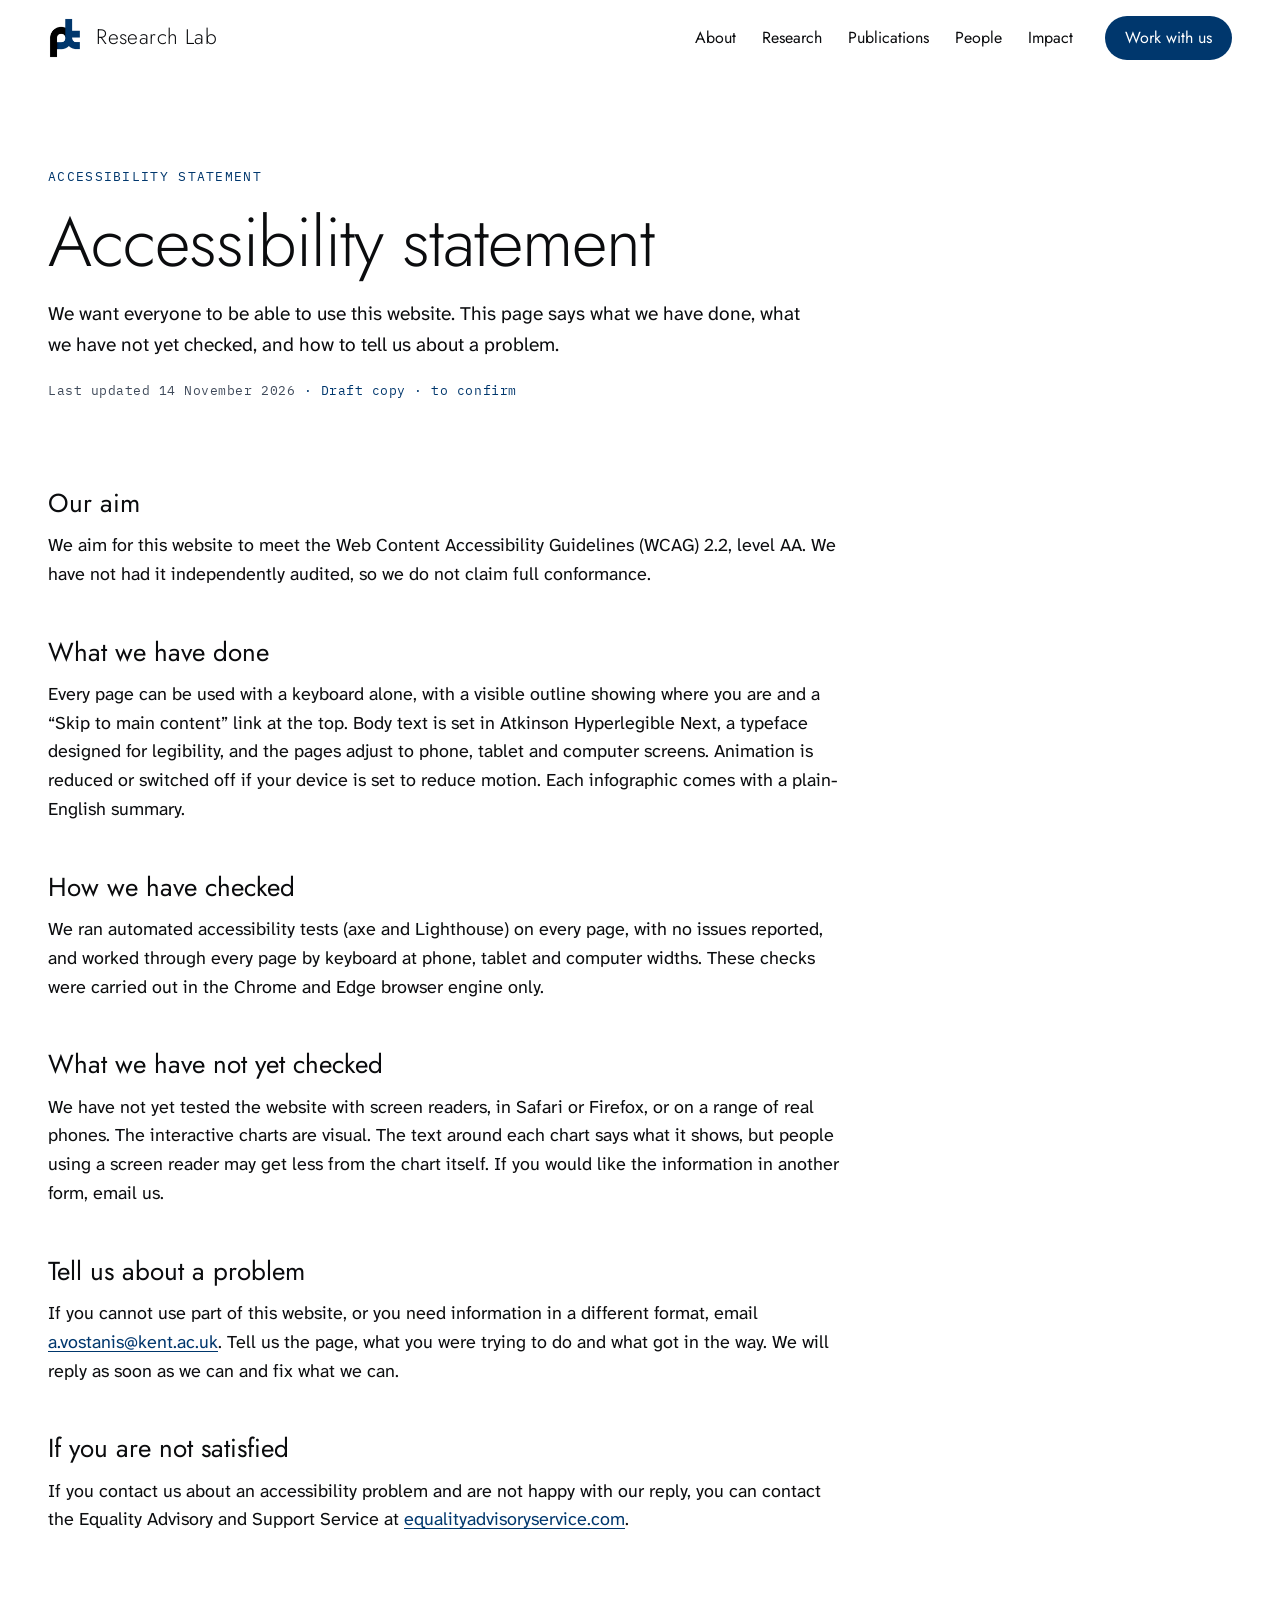
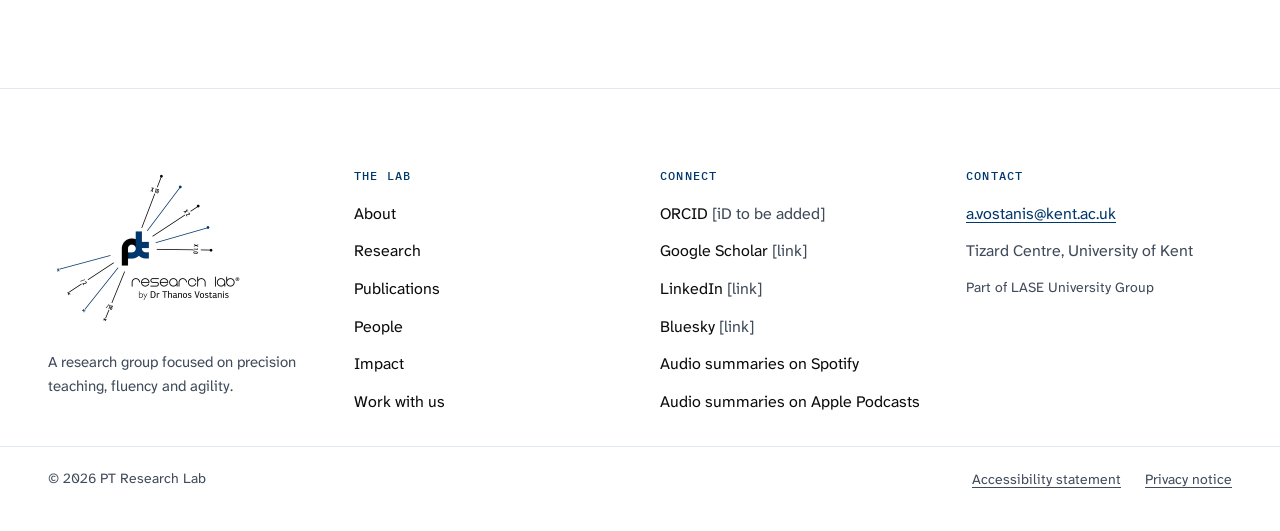
==== accessibility.html @ 80fefaaf "Add files via upload" ====
<!DOCTYPE html>
<html lang="en-GB">
<head>
<meta charset="utf-8">
<meta name="viewport" content="width=device-width, initial-scale=1">
<title>Accessibility statement · PT Research Lab</title>
<meta name="description" content="How accessible the PT Research Lab website is, what we have checked and how to report a problem.">
<meta property="og:title" content="Accessibility statement · PT Research Lab">
<meta property="og:description" content="How accessible the PT Research Lab website is, what we have checked and how to report a problem.">
<meta property="og:type" content="website">
<link rel="icon" type="image/png" href="assets/favicon.png">
<link rel="stylesheet" href="fonts/fonts.css">
<script>window.__resources = {"https://unpkg.com/react@18.3.1/umd/react.production.min.js":"vendor/react.production.min.js","https://unpkg.com/react-dom@18.3.1/umd/react-dom.production.min.js":"vendor/react-dom.production.min.js"};</script>
<script src="./support.js"></script>
</head>
<body>
<noscript><p style="max-width:40em;margin:48px auto;padding:0 20px;font-family:system-ui,sans-serif;font-size:18px;line-height:1.6">This website needs JavaScript to show its pages. Please turn JavaScript on in your browser, or email <a href="mailto:a.vostanis@kent.ac.uk">a.vostanis@kent.ac.uk</a>.</p></noscript>
<x-dc>
<helmet>
<style>
html{scroll-behavior:smooth;scroll-padding-top:92px}
body{margin:0;background:#FFFFFF;color:#0B0C0E;font-family:'Atkinson Hyperlegible Next','Atkinson Hyperlegible',system-ui,sans-serif;font-size:18px;line-height:1.6;-webkit-font-smoothing:antialiased}
a{color:#00376D;text-underline-offset:3px}
a:hover{color:#00264D}
:focus-visible{outline:3px solid #00376D;outline-offset:3px;border-radius:2px}
::selection{background:#E3E9F1}
@media (prefers-reduced-motion: reduce){html{scroll-behavior:auto}*,*::before,*::after{transition-duration:0.01ms!important;animation-duration:0.01ms!important}}
</style>
</helmet>
<dc-import name="SiteHeader" active="" hint-size="100%,76px"></dc-import>
<main id="main" style="max-width:1280px;margin:0 auto;padding:0 clamp(20px,4vw,48px)">
  <header style="padding:clamp(48px,7vw,96px) 0 clamp(24px,3vw,40px);display:flex;flex-direction:column;gap:20px">
    <p style="margin:0;font-family:'IBM Plex Mono',monospace;font-size:13px;letter-spacing:0.1em;text-transform:uppercase;color:#00376D">Accessibility statement</p>
    <h1 style="margin:0;font-family:'Jost',sans-serif;font-weight:300;font-size:clamp(40px,5.4vw,72px);line-height:1.04;letter-spacing:-0.015em">Accessibility statement</h1>
    <p style="margin:0;max-width:40em;font-size:clamp(18px,1.5vw,20px);text-wrap:pretty">We want everyone to be able to use this website. This page says what we have done, what we have not yet checked, and how to tell us about a problem.</p>
    <p style="margin:0;font-family:'IBM Plex Mono',monospace;font-size:13px;letter-spacing:0.04em;color:#3F4A5A">Last updated 14 November 2026 <span style="color:#00376D">· Draft copy · to confirm</span></p>
  </header>
  <div style="max-width:44em;padding-bottom:clamp(32px,4vw,56px)">
    <h2 style="margin:48px 0 0;font-family:'Jost',sans-serif;font-weight:400;font-size:26px;line-height:1.2">Our aim</h2>
    <p style="margin:12px 0 0;text-wrap:pretty">We aim for this website to meet the Web Content Accessibility Guidelines (WCAG) 2.2, level AA. We have not had it independently audited, so we do not claim full conformance.</p>
    <h2 style="margin:48px 0 0;font-family:'Jost',sans-serif;font-weight:400;font-size:26px;line-height:1.2">What we have done</h2>
    <p style="margin:12px 0 0;text-wrap:pretty">Every page can be used with a keyboard alone, with a visible outline showing where you are and a “Skip to main content” link at the top. Body text is set in Atkinson Hyperlegible Next, a typeface designed for legibility, and the pages adjust to phone, tablet and computer screens. Animation is reduced or switched off if your device is set to reduce motion. Each infographic comes with a plain-English summary.</p>
    <h2 style="margin:48px 0 0;font-family:'Jost',sans-serif;font-weight:400;font-size:26px;line-height:1.2">How we have checked</h2>
    <p style="margin:12px 0 0;text-wrap:pretty">We ran automated accessibility tests (axe and Lighthouse) on every page, with no issues reported, and worked through every page by keyboard at phone, tablet and computer widths. These checks were carried out in the Chrome and Edge browser engine only.</p>
    <h2 style="margin:48px 0 0;font-family:'Jost',sans-serif;font-weight:400;font-size:26px;line-height:1.2">What we have not yet checked</h2>
    <p style="margin:12px 0 0;text-wrap:pretty">We have not yet tested the website with screen readers, in Safari or Firefox, or on a range of real phones. The interactive charts are visual. The text around each chart says what it shows, but people using a screen reader may get less from the chart itself. If you would like the information in another form, email us.</p>
    <h2 style="margin:48px 0 0;font-family:'Jost',sans-serif;font-weight:400;font-size:26px;line-height:1.2">Tell us about a problem</h2>
    <p style="margin:12px 0 0;text-wrap:pretty">If you cannot use part of this website, or you need information in a different format, email <a href="mailto:a.vostanis@kent.ac.uk">a.vostanis@kent.ac.uk</a>. Tell us the page, what you were trying to do and what got in the way. We will reply as soon as we can and fix what we can.</p>
    <h2 style="margin:48px 0 0;font-family:'Jost',sans-serif;font-weight:400;font-size:26px;line-height:1.2">If you are not satisfied</h2>
    <p style="margin:12px 0 0;text-wrap:pretty">If you contact us about an accessibility problem and are not happy with our reply, you can contact the Equality Advisory and Support Service at <a href="https://www.equalityadvisoryservice.com">equalityadvisoryservice.com</a>.</p>
  </div>
</main>
<dc-import name="SiteFooter" hint-size="100%,420px"></dc-import>
</x-dc>
<script type="text/x-dc" data-dc-script></script>
</body>
</html>
---- fonts/fonts.css ----
/* Fonts are served from this folder. Jost, Atkinson Hyperlegible Next and IBM Plex Mono are open fonts (SIL Open Font License 1.1). */
@font-face {
  font-family: 'Jost';
  font-style: normal;
  font-display: swap;
  font-weight: 300;
  src: url(jost-latin-ext-300-normal.woff2) format('woff2');
  unicode-range: U+0100-02BA,U+02BD-02C5,U+02C7-02CC,U+02CE-02D7,U+02DD-02FF,U+0304,U+0308,U+0329,U+1D00-1DBF,U+1E00-1E9F,U+1EF2-1EFF,U+2020,U+20A0-20AB,U+20AD-20C0,U+2113,U+2C60-2C7F,U+A720-A7FF;
}
@font-face {
  font-family: 'Jost';
  font-style: normal;
  font-display: swap;
  font-weight: 300;
  src: url(jost-latin-300-normal.woff2) format('woff2');
  unicode-range: U+0000-00FF,U+0131,U+0152-0153,U+02BB-02BC,U+02C6,U+02DA,U+02DC,U+0304,U+0308,U+0329,U+2000-206F,U+20AC,U+2122,U+2191,U+2193,U+2212,U+2215,U+FEFF,U+FFFD;
}
@font-face {
  font-family: 'Jost';
  font-style: normal;
  font-display: swap;
  font-weight: 400;
  src: url(jost-latin-ext-400-normal.woff2) format('woff2');
  unicode-range: U+0100-02BA,U+02BD-02C5,U+02C7-02CC,U+02CE-02D7,U+02DD-02FF,U+0304,U+0308,U+0329,U+1D00-1DBF,U+1E00-1E9F,U+1EF2-1EFF,U+2020,U+20A0-20AB,U+20AD-20C0,U+2113,U+2C60-2C7F,U+A720-A7FF;
}
@font-face {
  font-family: 'Jost';
  font-style: normal;
  font-display: swap;
  font-weight: 400;
  src: url(jost-latin-400-normal.woff2) format('woff2');
  unicode-range: U+0000-00FF,U+0131,U+0152-0153,U+02BB-02BC,U+02C6,U+02DA,U+02DC,U+0304,U+0308,U+0329,U+2000-206F,U+20AC,U+2122,U+2191,U+2193,U+2212,U+2215,U+FEFF,U+FFFD;
}
@font-face {
  font-family: 'Jost';
  font-style: normal;
  font-display: swap;
  font-weight: 500;
  src: url(jost-latin-ext-500-normal.woff2) format('woff2');
  unicode-range: U+0100-02BA,U+02BD-02C5,U+02C7-02CC,U+02CE-02D7,U+02DD-02FF,U+0304,U+0308,U+0329,U+1D00-1DBF,U+1E00-1E9F,U+1EF2-1EFF,U+2020,U+20A0-20AB,U+20AD-20C0,U+2113,U+2C60-2C7F,U+A720-A7FF;
}
@font-face {
  font-family: 'Jost';
  font-style: normal;
  font-display: swap;
  font-weight: 500;
  src: url(jost-latin-500-normal.woff2) format('woff2');
  unicode-range: U+0000-00FF,U+0131,U+0152-0153,U+02BB-02BC,U+02C6,U+02DA,U+02DC,U+0304,U+0308,U+0329,U+2000-206F,U+20AC,U+2122,U+2191,U+2193,U+2212,U+2215,U+FEFF,U+FFFD;
}
@font-face {
  font-family: 'Atkinson Hyperlegible Next';
  font-style: normal;
  font-display: swap;
  font-weight: 400;
  src: url(atkinson-hyperlegible-next-latin-ext-400-normal.woff2) format('woff2');
  unicode-range: U+0100-02BA,U+02BD-02C5,U+02C7-02CC,U+02CE-02D7,U+02DD-02FF,U+0304,U+0308,U+0329,U+1D00-1DBF,U+1E00-1E9F,U+1EF2-1EFF,U+2020,U+20A0-20AB,U+20AD-20C0,U+2113,U+2C60-2C7F,U+A720-A7FF;
}
@font-face {
  font-family: 'Atkinson Hyperlegible Next';
  font-style: normal;
  font-display: swap;
  font-weight: 400;
  src: url(atkinson-hyperlegible-next-latin-400-normal.woff2) format('woff2');
  unicode-range: U+0000-00FF,U+0131,U+0152-0153,U+02BB-02BC,U+02C6,U+02DA,U+02DC,U+0304,U+0308,U+0329,U+2000-206F,U+20AC,U+2122,U+2191,U+2193,U+2212,U+2215,U+FEFF,U+FFFD;
}
@font-face {
  font-family: 'Atkinson Hyperlegible Next';
  font-style: normal;
  font-display: swap;
  font-weight: 600;
  src: url(atkinson-hyperlegible-next-latin-ext-600-normal.woff2) format('woff2');
  unicode-range: U+0100-02BA,U+02BD-02C5,U+02C7-02CC,U+02CE-02D7,U+02DD-02FF,U+0304,U+0308,U+0329,U+1D00-1DBF,U+1E00-1E9F,U+1EF2-1EFF,U+2020,U+20A0-20AB,U+20AD-20C0,U+2113,U+2C60-2C7F,U+A720-A7FF;
}
@font-face {
  font-family: 'Atkinson Hyperlegible Next';
  font-style: normal;
  font-display: swap;
  font-weight: 600;
  src: url(atkinson-hyperlegible-next-latin-600-normal.woff2) format('woff2');
  unicode-range: U+0000-00FF,U+0131,U+0152-0153,U+02BB-02BC,U+02C6,U+02DA,U+02DC,U+0304,U+0308,U+0329,U+2000-206F,U+20AC,U+2122,U+2191,U+2193,U+2212,U+2215,U+FEFF,U+FFFD;
}
@font-face {
  font-family: 'Atkinson Hyperlegible Next';
  font-style: italic;
  font-display: swap;
  font-weight: 400;
  src: url(atkinson-hyperlegible-next-latin-ext-400-italic.woff2) format('woff2');
  unicode-range: U+0100-02BA,U+02BD-02C5,U+02C7-02CC,U+02CE-02D7,U+02DD-02FF,U+0304,U+0308,U+0329,U+1D00-1DBF,U+1E00-1E9F,U+1EF2-1EFF,U+2020,U+20A0-20AB,U+20AD-20C0,U+2113,U+2C60-2C7F,U+A720-A7FF;
}
@font-face {
  font-family: 'Atkinson Hyperlegible Next';
  font-style: italic;
  font-display: swap;
  font-weight: 400;
  src: url(atkinson-hyperlegible-next-latin-400-italic.woff2) format('woff2');
  unicode-range: U+0000-00FF,U+0131,U+0152-0153,U+02BB-02BC,U+02C6,U+02DA,U+02DC,U+0304,U+0308,U+0329,U+2000-206F,U+20AC,U+2122,U+2191,U+2193,U+2212,U+2215,U+FEFF,U+FFFD;
}
@font-face {
  font-family: 'IBM Plex Mono';
  font-style: normal;
  font-display: swap;
  font-weight: 400;
  src: url(ibm-plex-mono-latin-ext-400-normal.woff2) format('woff2');
  unicode-range: U+0100-02BA,U+02BD-02C5,U+02C7-02CC,U+02CE-02D7,U+02DD-02FF,U+0304,U+0308,U+0329,U+1D00-1DBF,U+1E00-1E9F,U+1EF2-1EFF,U+2020,U+20A0-20AB,U+20AD-20C0,U+2113,U+2C60-2C7F,U+A720-A7FF;
}
@font-face {
  font-family: 'IBM Plex Mono';
  font-style: normal;
  font-display: swap;
  font-weight: 400;
  src: url(ibm-plex-mono-latin-400-normal.woff2) format('woff2');
  unicode-range: U+0000-00FF,U+0131,U+0152-0153,U+02BB-02BC,U+02C6,U+02DA,U+02DC,U+0304,U+0308,U+0329,U+2000-206F,U+20AC,U+2122,U+2191,U+2193,U+2212,U+2215,U+FEFF,U+FFFD;
}
@font-face {
  font-family: 'IBM Plex Mono';
  font-style: normal;
  font-display: swap;
  font-weight: 500;
  src: url(ibm-plex-mono-latin-ext-500-normal.woff2) format('woff2');
  unicode-range: U+0100-02BA,U+02BD-02C5,U+02C7-02CC,U+02CE-02D7,U+02DD-02FF,U+0304,U+0308,U+0329,U+1D00-1DBF,U+1E00-1E9F,U+1EF2-1EFF,U+2020,U+20A0-20AB,U+20AD-20C0,U+2113,U+2C60-2C7F,U+A720-A7FF;
}
@font-face {
  font-family: 'IBM Plex Mono';
  font-style: normal;
  font-display: swap;
  font-weight: 500;
  src: url(ibm-plex-mono-latin-500-normal.woff2) format('woff2');
  unicode-range: U+0000-00FF,U+0131,U+0152-0153,U+02BB-02BC,U+02C6,U+02DA,U+02DC,U+0304,U+0308,U+0329,U+2000-206F,U+20AC,U+2122,U+2191,U+2193,U+2212,U+2215,U+FEFF,U+FFFD;
}
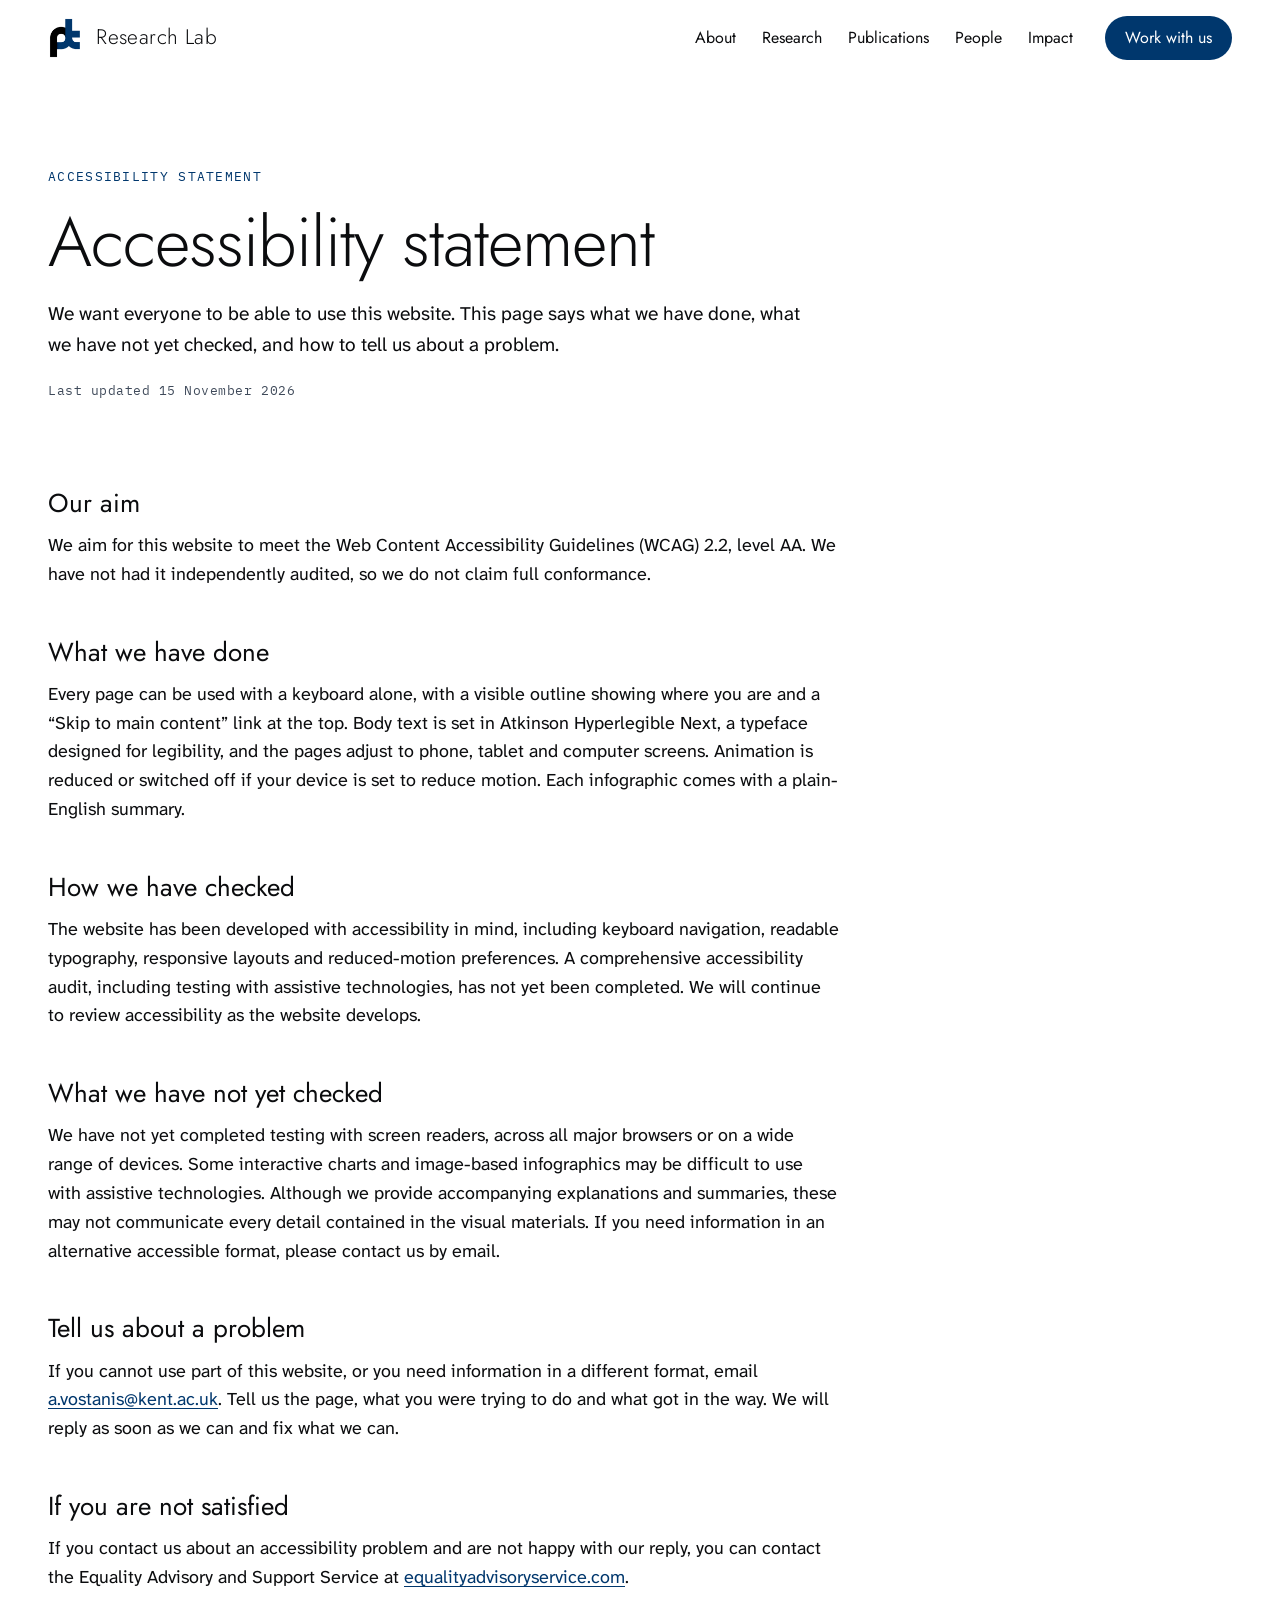
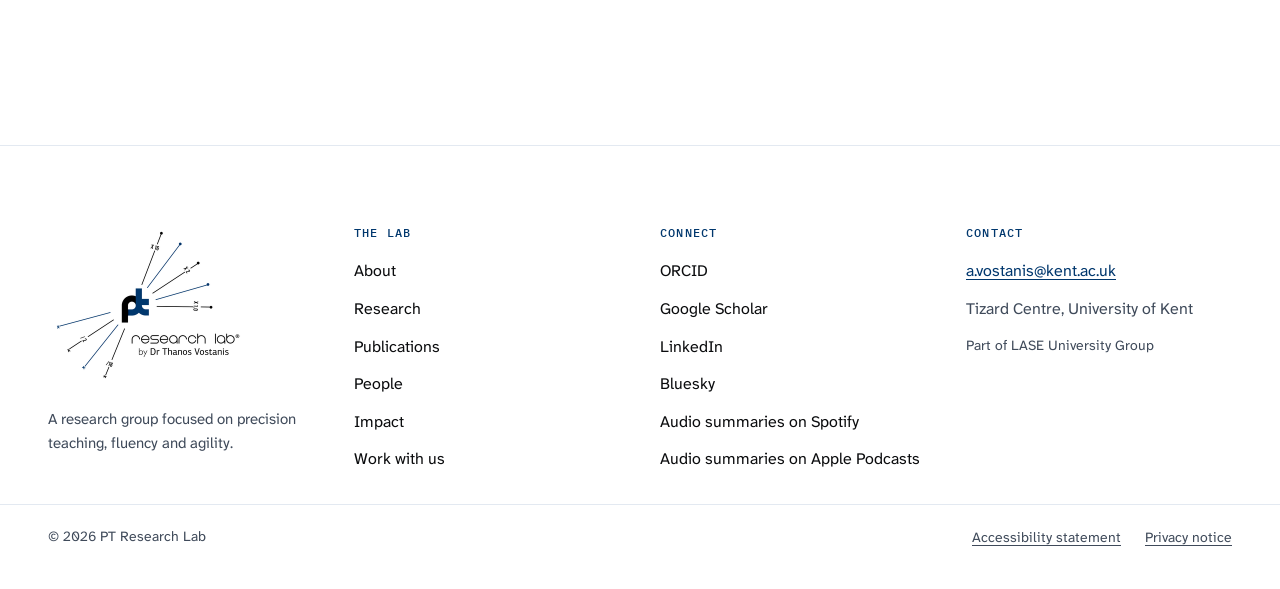
==== commit 0e9cbf9d: "Update accessibility.html" ====
--- a/accessibility.html
+++ b/accessibility.html
@@ -33,17 +33,17 @@
     <p style="margin:0;font-family:'IBM Plex Mono',monospace;font-size:13px;letter-spacing:0.1em;text-transform:uppercase;color:#00376D">Accessibility statement</p>
     <h1 style="margin:0;font-family:'Jost',sans-serif;font-weight:300;font-size:clamp(40px,5.4vw,72px);line-height:1.04;letter-spacing:-0.015em">Accessibility statement</h1>
     <p style="margin:0;max-width:40em;font-size:clamp(18px,1.5vw,20px);text-wrap:pretty">We want everyone to be able to use this website. This page says what we have done, what we have not yet checked, and how to tell us about a problem.</p>
-    <p style="margin:0;font-family:'IBM Plex Mono',monospace;font-size:13px;letter-spacing:0.04em;color:#3F4A5A">Last updated 14 November 2026 <span style="color:#00376D">· Draft copy · to confirm</span></p>
-  </header>
+    <p style="margin:0;font-family:'IBM Plex Mono',monospace;font-size:13px;letter-spacing:0.04em;color:#3F4A5A">Last updated 15 November 2026</p>
+</header>
   <div style="max-width:44em;padding-bottom:clamp(32px,4vw,56px)">
     <h2 style="margin:48px 0 0;font-family:'Jost',sans-serif;font-weight:400;font-size:26px;line-height:1.2">Our aim</h2>
     <p style="margin:12px 0 0;text-wrap:pretty">We aim for this website to meet the Web Content Accessibility Guidelines (WCAG) 2.2, level AA. We have not had it independently audited, so we do not claim full conformance.</p>
     <h2 style="margin:48px 0 0;font-family:'Jost',sans-serif;font-weight:400;font-size:26px;line-height:1.2">What we have done</h2>
     <p style="margin:12px 0 0;text-wrap:pretty">Every page can be used with a keyboard alone, with a visible outline showing where you are and a “Skip to main content” link at the top. Body text is set in Atkinson Hyperlegible Next, a typeface designed for legibility, and the pages adjust to phone, tablet and computer screens. Animation is reduced or switched off if your device is set to reduce motion. Each infographic comes with a plain-English summary.</p>
     <h2 style="margin:48px 0 0;font-family:'Jost',sans-serif;font-weight:400;font-size:26px;line-height:1.2">How we have checked</h2>
-    <p style="margin:12px 0 0;text-wrap:pretty">We ran automated accessibility tests (axe and Lighthouse) on every page, with no issues reported, and worked through every page by keyboard at phone, tablet and computer widths. These checks were carried out in the Chrome and Edge browser engine only.</p>
+    <p style="margin:12px 0 0;text-wrap:pretty">The website has been developed with accessibility in mind, including keyboard navigation, readable typography, responsive layouts and reduced-motion preferences. A comprehensive accessibility audit, including testing with assistive technologies, has not yet been completed. We will continue to review accessibility as the website develops.</p>
     <h2 style="margin:48px 0 0;font-family:'Jost',sans-serif;font-weight:400;font-size:26px;line-height:1.2">What we have not yet checked</h2>
-    <p style="margin:12px 0 0;text-wrap:pretty">We have not yet tested the website with screen readers, in Safari or Firefox, or on a range of real phones. The interactive charts are visual. The text around each chart says what it shows, but people using a screen reader may get less from the chart itself. If you would like the information in another form, email us.</p>
+    <p style="margin:12px 0 0;text-wrap:pretty">We have not yet completed testing with screen readers, across all major browsers or on a wide range of devices. Some interactive charts and image-based infographics may be difficult to use with assistive technologies. Although we provide accompanying explanations and summaries, these may not communicate every detail contained in the visual materials. If you need information in an alternative accessible format, please contact us by email.</p>
     <h2 style="margin:48px 0 0;font-family:'Jost',sans-serif;font-weight:400;font-size:26px;line-height:1.2">Tell us about a problem</h2>
     <p style="margin:12px 0 0;text-wrap:pretty">If you cannot use part of this website, or you need information in a different format, email <a href="mailto:a.vostanis@kent.ac.uk">a.vostanis@kent.ac.uk</a>. Tell us the page, what you were trying to do and what got in the way. We will reply as soon as we can and fix what we can.</p>
     <h2 style="margin:48px 0 0;font-family:'Jost',sans-serif;font-weight:400;font-size:26px;line-height:1.2">If you are not satisfied</h2>
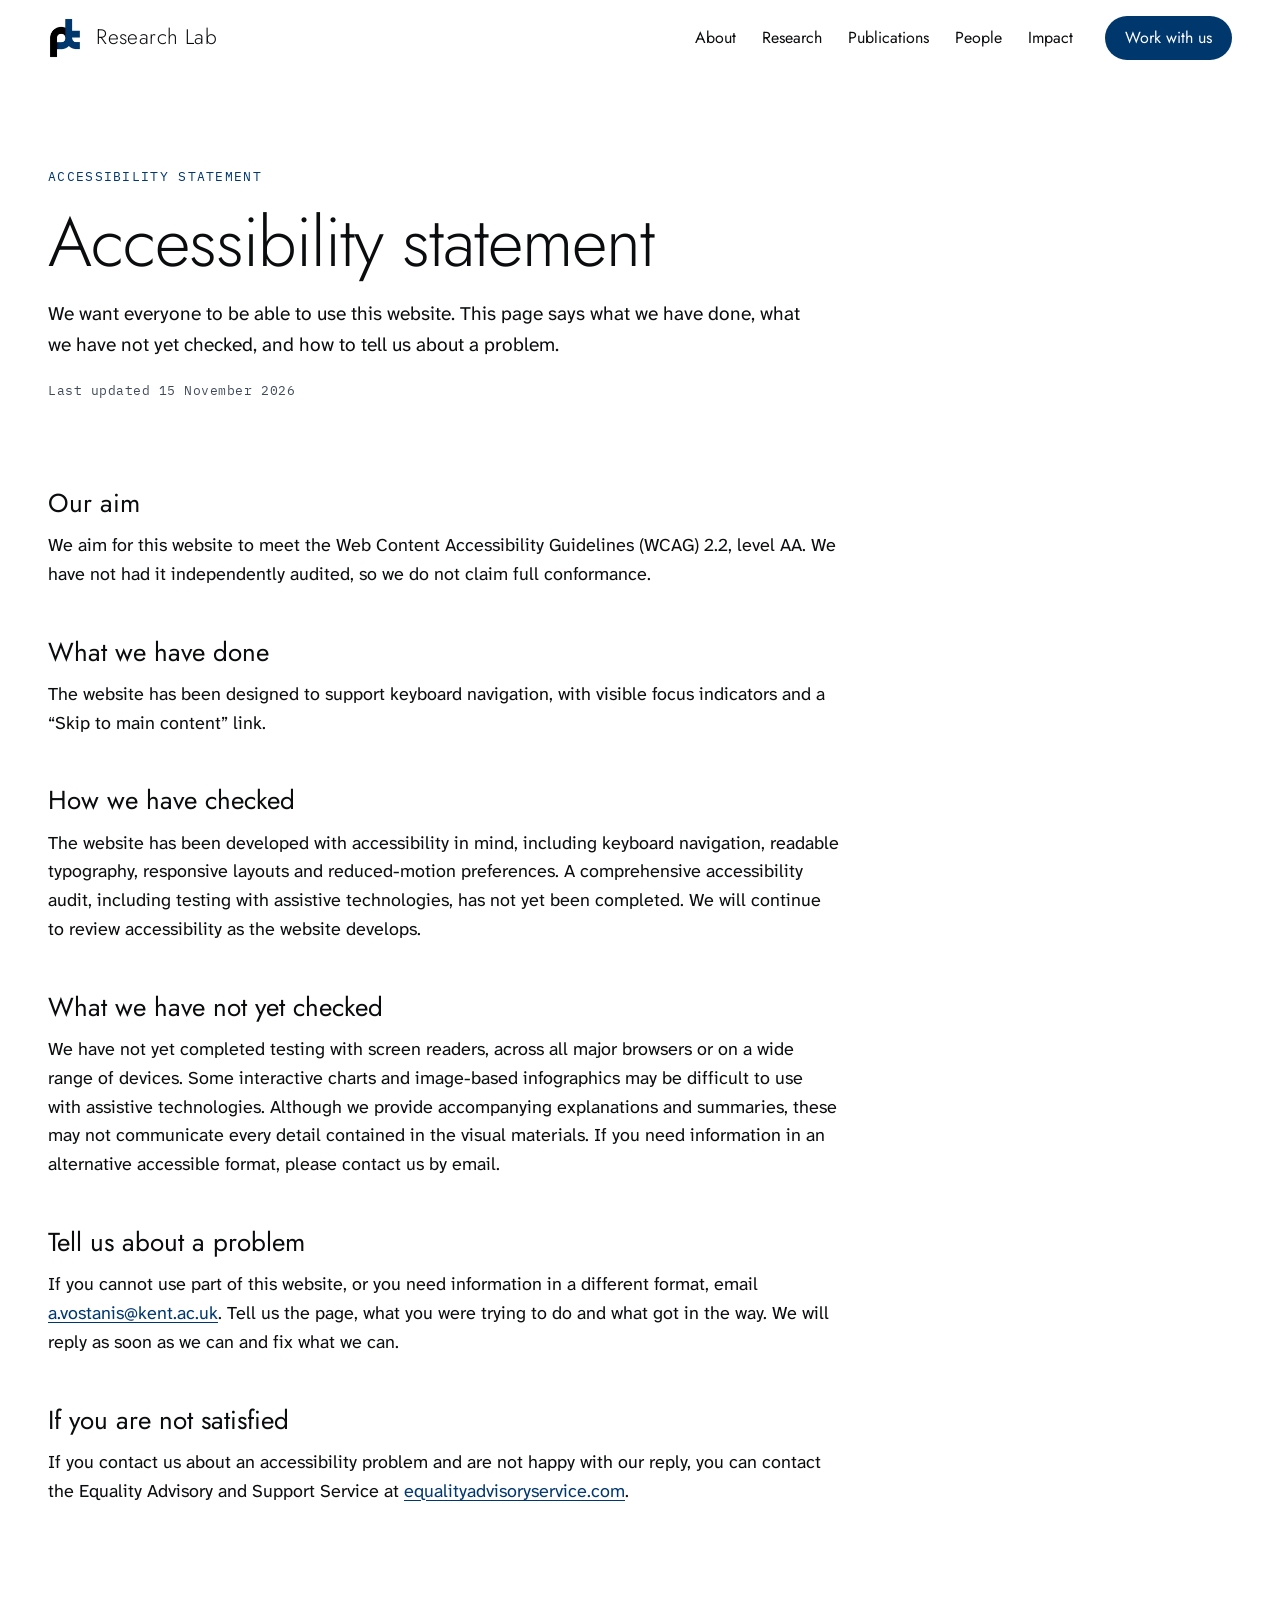
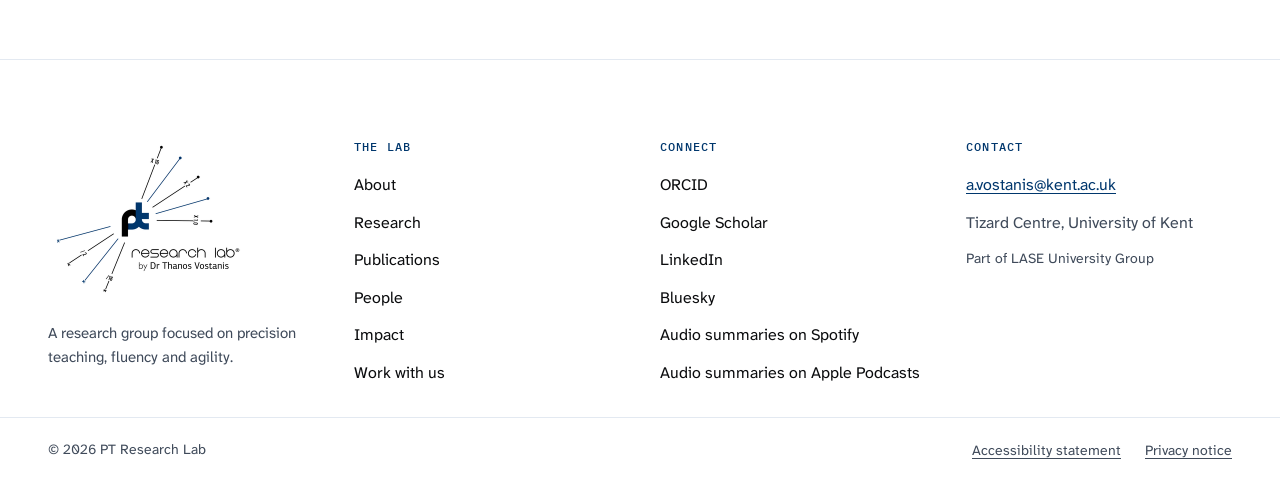
==== commit 53062241: "Update accessibility.html" ====
--- a/accessibility.html
+++ b/accessibility.html
@@ -39,7 +39,7 @@
     <h2 style="margin:48px 0 0;font-family:'Jost',sans-serif;font-weight:400;font-size:26px;line-height:1.2">Our aim</h2>
     <p style="margin:12px 0 0;text-wrap:pretty">We aim for this website to meet the Web Content Accessibility Guidelines (WCAG) 2.2, level AA. We have not had it independently audited, so we do not claim full conformance.</p>
     <h2 style="margin:48px 0 0;font-family:'Jost',sans-serif;font-weight:400;font-size:26px;line-height:1.2">What we have done</h2>
-    <p style="margin:12px 0 0;text-wrap:pretty">Every page can be used with a keyboard alone, with a visible outline showing where you are and a “Skip to main content” link at the top. Body text is set in Atkinson Hyperlegible Next, a typeface designed for legibility, and the pages adjust to phone, tablet and computer screens. Animation is reduced or switched off if your device is set to reduce motion. Each infographic comes with a plain-English summary.</p>
+    <p style="margin:12px 0 0;text-wrap:pretty">The website has been designed to support keyboard navigation, with visible focus indicators and a “Skip to main content” link.</p>
     <h2 style="margin:48px 0 0;font-family:'Jost',sans-serif;font-weight:400;font-size:26px;line-height:1.2">How we have checked</h2>
     <p style="margin:12px 0 0;text-wrap:pretty">The website has been developed with accessibility in mind, including keyboard navigation, readable typography, responsive layouts and reduced-motion preferences. A comprehensive accessibility audit, including testing with assistive technologies, has not yet been completed. We will continue to review accessibility as the website develops.</p>
     <h2 style="margin:48px 0 0;font-family:'Jost',sans-serif;font-weight:400;font-size:26px;line-height:1.2">What we have not yet checked</h2>
